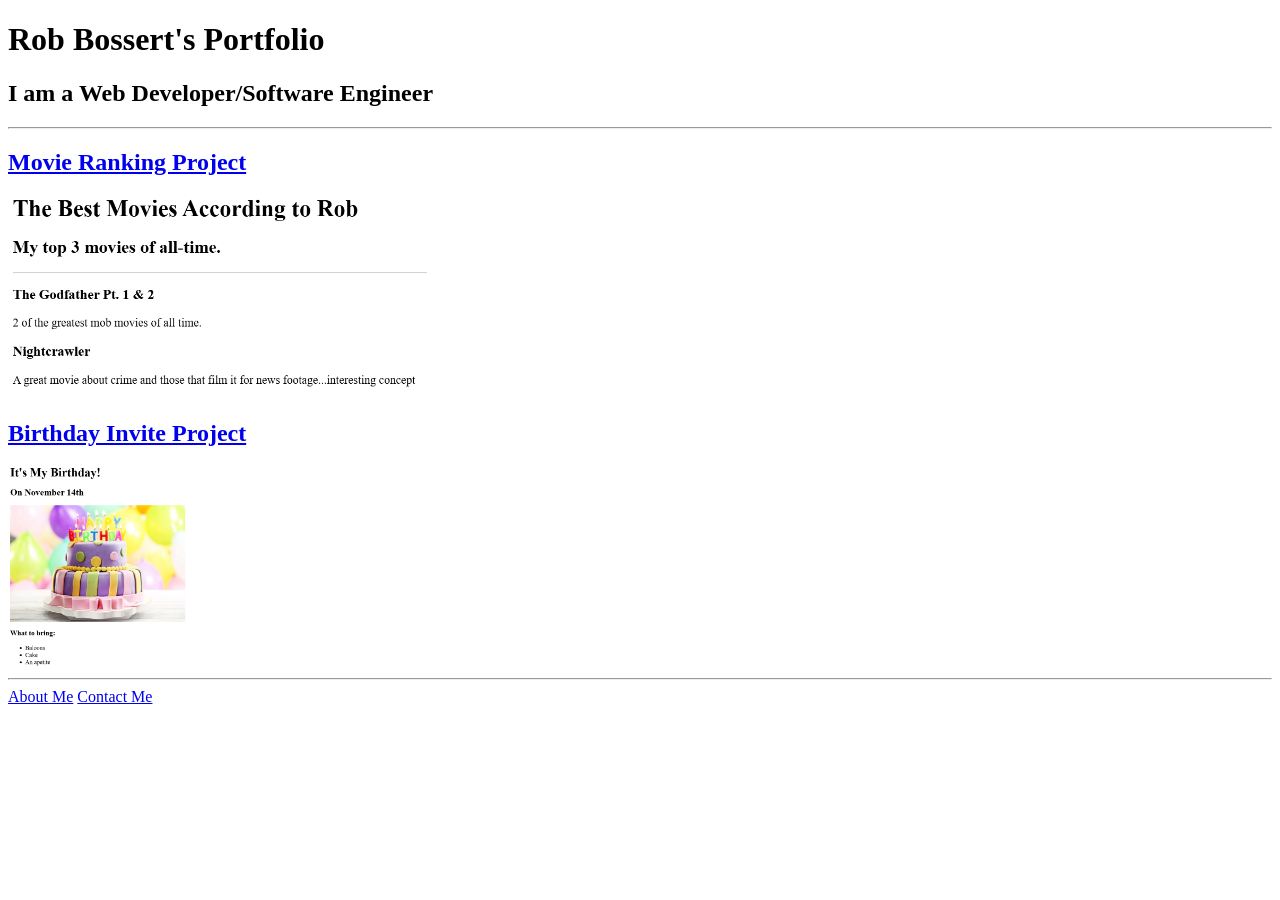
==== index.html @ 522deaa3 "Add files via upload" ====
<!DOCTYPE html>
<html lang="en">
  <head>
    <meta charset="UTF-8" />
    <meta name="viewport" content="width=device-width, initial-scale=1.0" />
    <title>Portfolio</title>
  </head>
  <body>
    <h1>Rob Bossert's Portfolio</h1>
    <h2>I am a Web Developer/Software Engineer</h2>
    <hr />

    <a href="./public/movie-ranking.html"><h2>Movie Ranking Project</h2></a>
    <img src="./assets/images/movie-ranking.png" height="200" alt="Preview of movie rankings project - Image" />

    <a href="./public/birthday-invite.html"><h2>Birthday Invite Project</h2></a>
    <img src="./assets/images/birthday-invite.png" height="200" alt="Preview of movie rankings project - Image" />
    <hr />

    <a href="./public/about.html"><h>About Me</h></a>
    <a href="./public/contact.html">Contact Me</a>
  </body>
</html>
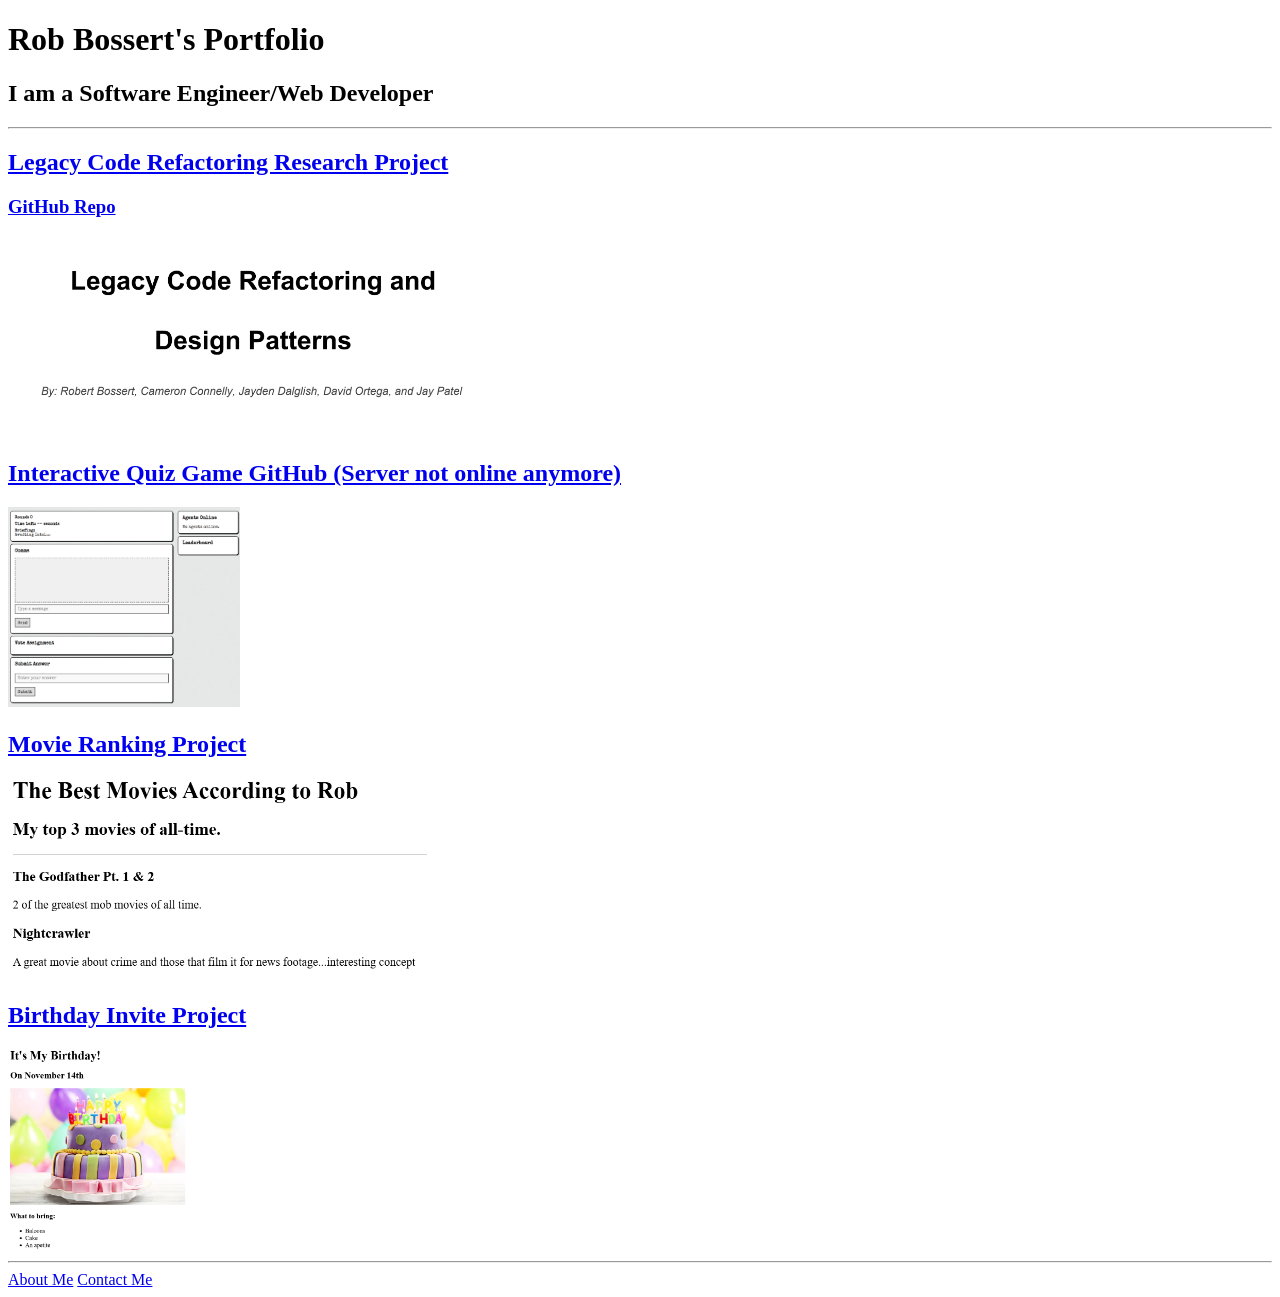
==== commit b87c11cc: "Add files via upload" ====
--- a/index.html
+++ b/index.html
@@ -7,8 +7,15 @@
   </head>
   <body>
     <h1>Rob Bossert's Portfolio</h1>
-    <h2>I am a Web Developer/Software Engineer</h2>
+    <h2>I am a Software Engineer/Web Developer</h2>
     <hr />
+
+    <a href="./public/Legacy Code Refctoring.pdf"><h2>Legacy Code Refactoring Research Project</h2></a>
+    <a href="https://github.com/AFMS-Rowan-Software-Projects/Legacy-Code-Refactor-Fall-24"><h3>GitHub Repo</h3></a>
+    <img src="./assets/images/legacy-refactoring.png" height="200" alt="Preview of legacy code refactoring project - Image" />
+
+    <a href="https://github.com/jcs2249/Senior-Project-2025-"><h2>Interactive Quiz Game GitHub (Server not online anymore)</h2></a>
+    <img src="./assets/images/game.png" height="200" alt="Preview of interactive game project - Image" />
 
     <a href="./public/movie-ranking.html"><h2>Movie Ranking Project</h2></a>
     <img src="./assets/images/movie-ranking.png" height="200" alt="Preview of movie rankings project - Image" />
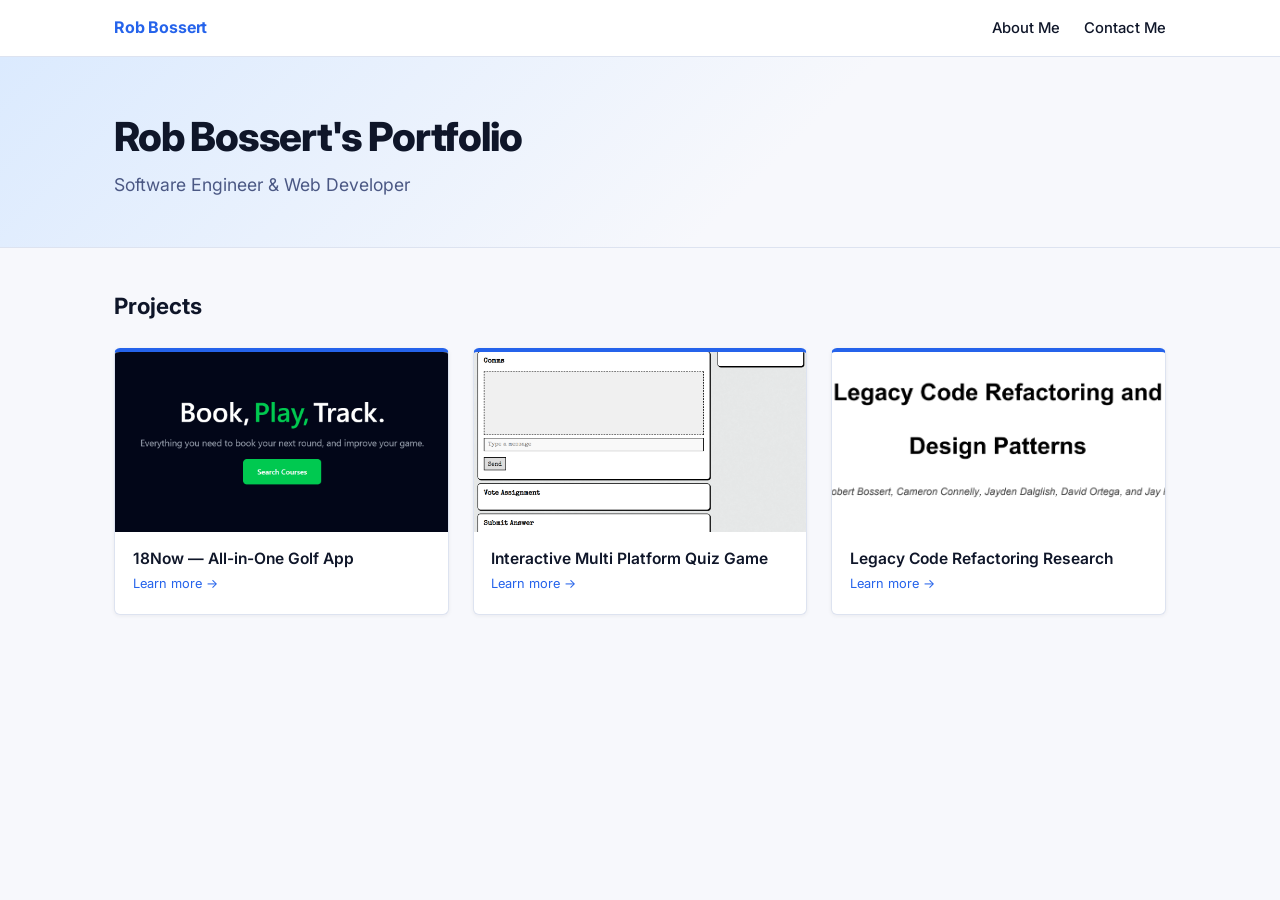
==== commit 63782e38: "Add files via upload" ====
--- a/index.html
+++ b/index.html
@@ -3,28 +3,84 @@
   <head>
     <meta charset="UTF-8" />
     <meta name="viewport" content="width=device-width, initial-scale=1.0" />
-    <title>Portfolio</title>
+    <title>Rob Bossert — Portfolio</title>
+    <link rel="preconnect" href="https://fonts.googleapis.com" />
+    <link rel="preconnect" href="https://fonts.gstatic.com" crossorigin />
+    <link href="https://fonts.googleapis.com/css2?family=Inter:wght@400;500;600;700;800&display=swap" rel="stylesheet" />
+    <link rel="stylesheet" href="./assets/css/style.css" />
   </head>
   <body>
-    <h1>Rob Bossert's Portfolio</h1>
-    <h2>I am a Software Engineer/Web Developer</h2>
-    <hr />
 
-    <a href="./public/Legacy Code Refctoring.pdf"><h2>Legacy Code Refactoring Research Project</h2></a>
-    <a href="https://github.com/AFMS-Rowan-Software-Projects/Legacy-Code-Refactor-Fall-24"><h3>GitHub Repo</h3></a>
-    <img src="./assets/images/legacy-refactoring.png" height="200" alt="Preview of legacy code refactoring project - Image" />
+    <!-- Nav -->
+    <nav>
+      <div class="container">
+        <span class="nav-brand">Rob Bossert</span>
+        <ul class="nav-links">
+          <li><a href="./public/about.html">About Me</a></li>
+          <li><a href="./public/contact.html">Contact Me</a></li>
+        </ul>
+      </div>
+    </nav>
 
-    <a href="https://github.com/jcs2249/Senior-Project-2025-"><h2>Interactive Quiz Game GitHub (Server not online anymore)</h2></a>
-    <img src="./assets/images/game.png" height="200" alt="Preview of interactive game project - Image" />
+    <!-- Hero -->
+    <header class="hero">
+      <div class="container">
+        <h1>Rob Bossert's Portfolio</h1>
+        <p>Software Engineer &amp; Web Developer</p>
+      </div>
+    </header>
 
-    <a href="./public/movie-ranking.html"><h2>Movie Ranking Project</h2></a>
-    <img src="./assets/images/movie-ranking.png" height="200" alt="Preview of movie rankings project - Image" />
+    <!-- Projects -->
+    <main class="projects-section">
+      <div class="container">
+        <h2>Projects</h2>
+        <div class="card-grid">
 
-    <a href="./public/birthday-invite.html"><h2>Birthday Invite Project</h2></a>
-    <img src="./assets/images/birthday-invite.png" height="200" alt="Preview of movie rankings project - Image" />
-    <hr />
+          <!-- Card: 18Now -->
+          <div class="card" data-project="18now" role="button" tabindex="0" aria-label="View 18Now project details">
+            <img class="card-img" src="./assets/images/18-now-thumbnail.png" alt="18Now golf app preview" />
+            <div class="card-body">
+              <p class="card-title">18Now — All-in-One Golf App</p>
+              <p class="card-hint">Learn more →</p>
+            </div>
+          </div>
 
-    <a href="./public/about.html"><h>About Me</h></a>
-    <a href="./public/contact.html">Contact Me</a>
+          <!-- Card: Quiz Game -->
+          <div class="card" data-project="quiz-game" role="button" tabindex="0" aria-label="View Interactive Quiz Game project details">
+            <img class="card-img" src="./assets/images/game.png" alt="Interactive quiz game preview" />
+            <div class="card-body">
+              <p class="card-title">Interactive Multi Platform Quiz Game</p>
+              <p class="card-hint">Learn more →</p>
+            </div>
+          </div>
+
+          <!-- Card: Legacy Refactoring -->
+          <div class="card" data-project="legacy-refactor" role="button" tabindex="0" aria-label="View Legacy Code Refactoring project details">
+            <img class="card-img" src="./assets/images/legacy-refactoring.png" alt="Legacy code refactoring research preview" />
+            <div class="card-body">
+              <p class="card-title">Legacy Code Refactoring Research</p>
+              <p class="card-hint">Learn more →</p>
+            </div>
+          </div>
+
+        </div>
+      </div>
+    </main>
+
+    <!-- Modal -->
+    <div id="modal" hidden>
+      <div class="modal-box" role="dialog" aria-modal="true" aria-labelledby="modal-title">
+        <button id="modal-close" class="modal-close" aria-label="Close modal">&#x2715;</button>
+        <img id="modal-img" class="modal-img" src="" alt="" />
+        <div class="modal-content">
+          <h2 id="modal-title"></h2>
+          <p id="modal-desc"></p>
+          <p id="modal-note" class="modal-note" hidden></p>
+          <div id="modal-links" class="modal-links"></div>
+        </div>
+      </div>
+    </div>
+
+    <script src="./assets/js/modal.js"></script>
   </body>
 </html>
--- a/assets/css/style.css
+++ b/assets/css/style.css
@@ -0,0 +1,338 @@
+/* ── Reset & Base ─────────────────────────────────────────── */
+*, *::before, *::after {
+  box-sizing: border-box;
+  margin: 0;
+  padding: 0;
+}
+
+html {
+  scroll-behavior: smooth;
+}
+
+body {
+  font-family: 'Inter', system-ui, sans-serif;
+  background: #f7f8fc;
+  color: #0f1629;
+  line-height: 1.6;
+  min-height: 100vh;
+}
+
+img {
+  display: block;
+  max-width: 100%;
+}
+
+a {
+  color: inherit;
+  text-decoration: none;
+}
+
+/* ── Layout ───────────────────────────────────────────────── */
+.container {
+  max-width: 1100px;
+  margin: 0 auto;
+  padding: 0 1.5rem;
+}
+
+/* ── Nav ──────────────────────────────────────────────────── */
+nav {
+  background: #fff;
+  border-bottom: 1px solid #dde3f0;
+  position: sticky;
+  top: 0;
+  z-index: 100;
+}
+
+nav .container {
+  display: flex;
+  align-items: center;
+  justify-content: space-between;
+  height: 56px;
+}
+
+.nav-brand {
+  font-weight: 700;
+  font-size: 1rem;
+  color: #2563eb;
+  letter-spacing: -0.01em;
+}
+
+.nav-links {
+  display: flex;
+  gap: 1.5rem;
+  list-style: none;
+}
+
+.nav-links a {
+  font-size: 0.925rem;
+  font-weight: 500;
+  color: #0f1629;
+  transition: color 0.15s;
+}
+
+.nav-links a:hover {
+  color: #2563eb;
+}
+
+/* ── Hero ─────────────────────────────────────────────────── */
+.hero {
+  background: linear-gradient(135deg, #dbeafe 0%, #f7f8fc 60%);
+  padding: 3.5rem 0 3rem;
+  border-bottom: 1px solid #dde3f0;
+}
+
+.hero h1 {
+  font-size: 2.5rem;
+  font-weight: 800;
+  letter-spacing: -0.03em;
+  color: #0f1629;
+  line-height: 1.2;
+}
+
+.hero p {
+  margin-top: 0.6rem;
+  font-size: 1.1rem;
+  color: #4b5884;
+}
+
+/* ── Projects Section ─────────────────────────────────────── */
+.projects-section {
+  padding: 2.5rem 0 4rem;
+}
+
+.projects-section h2 {
+  font-size: 1.4rem;
+  font-weight: 700;
+  margin-bottom: 1.5rem;
+  color: #0f1629;
+}
+
+/* ── Card Grid ────────────────────────────────────────────── */
+.card-grid {
+  display: grid;
+  grid-template-columns: repeat(3, 1fr);
+  gap: 1.5rem;
+}
+
+/* ── Card ─────────────────────────────────────────────────── */
+.card {
+  background: #fff;
+  border: 1px solid #dde3f0;
+  border-top: 4px solid #2563eb;
+  border-radius: 6px;
+  overflow: hidden;
+  cursor: pointer;
+  transition: transform 0.2s ease, box-shadow 0.2s ease, border-top-color 0.2s ease;
+  box-shadow: 0 1px 4px rgba(15, 22, 41, 0.06);
+}
+
+.card:hover {
+  transform: translateY(-3px);
+  box-shadow: 0 8px 24px rgba(15, 22, 41, 0.12);
+  border-top-color: #1d4ed8;
+}
+
+.card-img {
+  width: 100%;
+  height: 180px;
+  object-fit: cover;
+}
+
+.card-body {
+  padding: 1rem 1.1rem 1.2rem;
+}
+
+.card-title {
+  font-size: 0.975rem;
+  font-weight: 600;
+  color: #0f1629;
+  line-height: 1.4;
+}
+
+.card-hint {
+  margin-top: 0.3rem;
+  font-size: 0.8rem;
+  color: #2563eb;
+}
+
+/* ── Modal Overlay ────────────────────────────────────────── */
+#modal {
+  position: fixed;
+  inset: 0;
+  background: rgba(15, 22, 41, 0.6);
+  display: flex;
+  align-items: center;
+  justify-content: center;
+  padding: 1.5rem;
+  z-index: 200;
+  overflow-y: auto;
+}
+
+#modal[hidden] {
+  display: none;
+}
+
+/* ── Modal Box ────────────────────────────────────────────── */
+.modal-box {
+  background: #fff;
+  border-radius: 10px;
+  max-width: 560px;
+  width: 100%;
+  box-shadow: 0 20px 60px rgba(15, 22, 41, 0.25);
+  position: relative;
+  overflow: hidden;
+  margin: auto;
+}
+
+.modal-close {
+  position: absolute;
+  top: 0.8rem;
+  right: 0.9rem;
+  background: rgba(15, 22, 41, 0.08);
+  border: none;
+  border-radius: 50%;
+  width: 32px;
+  height: 32px;
+  font-size: 1.1rem;
+  cursor: pointer;
+  display: flex;
+  align-items: center;
+  justify-content: center;
+  color: #0f1629;
+  line-height: 1;
+  transition: background 0.15s;
+  z-index: 1;
+}
+
+.modal-close:hover {
+  background: rgba(15, 22, 41, 0.15);
+}
+
+.modal-img {
+  width: 100%;
+  height: 240px;
+  object-fit: cover;
+}
+
+.modal-content {
+  padding: 1.4rem 1.6rem 1.8rem;
+}
+
+.modal-content h2 {
+  font-size: 1.25rem;
+  font-weight: 700;
+  margin-bottom: 0.7rem;
+  color: #0f1629;
+}
+
+.modal-content p {
+  font-size: 0.93rem;
+  color: #374269;
+  line-height: 1.65;
+  margin-bottom: 0.4rem;
+}
+
+.modal-note {
+  font-size: 0.82rem;
+  color: #8896b8;
+  margin-bottom: 0.8rem;
+}
+
+/* ── Modal Link Buttons ───────────────────────────────────── */
+.modal-links {
+  display: flex;
+  flex-wrap: wrap;
+  gap: 0.6rem;
+  margin-top: 1.1rem;
+}
+
+.modal-link-btn {
+  display: inline-block;
+  padding: 0.45rem 1rem;
+  border-radius: 5px;
+  font-size: 0.875rem;
+  font-weight: 600;
+  background: #2563eb;
+  color: #fff;
+  transition: background 0.15s;
+}
+
+.modal-link-btn:hover {
+  background: #1d4ed8;
+  color: #fff;
+}
+
+/* ── About / Contact Pages ────────────────────────────────── */
+.page-hero {
+  background: linear-gradient(135deg, #dbeafe 0%, #f7f8fc 60%);
+  padding: 2.5rem 0 2rem;
+  border-bottom: 1px solid #dde3f0;
+}
+
+.page-hero h1 {
+  font-size: 2rem;
+  font-weight: 800;
+  letter-spacing: -0.03em;
+}
+
+.page-content {
+  padding: 2.5rem 0 4rem;
+  max-width: 680px;
+}
+
+.page-content p {
+  font-size: 0.975rem;
+  color: #374269;
+  line-height: 1.75;
+  margin-bottom: 0.75rem;
+}
+
+.contact-item {
+  display: flex;
+  flex-direction: column;
+  gap: 0.15rem;
+  margin-bottom: 1rem;
+}
+
+.contact-label {
+  font-size: 0.78rem;
+  font-weight: 600;
+  text-transform: uppercase;
+  letter-spacing: 0.06em;
+  color: #8896b8;
+}
+
+.contact-value {
+  font-size: 1rem;
+  font-weight: 500;
+  color: #0f1629;
+}
+
+.contact-value a {
+  color: #2563eb;
+}
+
+.contact-value a:hover {
+  text-decoration: underline;
+}
+
+/* ── Responsive ───────────────────────────────────────────── */
+@media (max-width: 720px) {
+  .card-grid {
+    grid-template-columns: repeat(2, 1fr);
+  }
+}
+
+@media (max-width: 480px) {
+  .card-grid {
+    grid-template-columns: 1fr;
+  }
+
+  .hero h1 {
+    font-size: 1.9rem;
+  }
+
+  .modal-img {
+    height: 180px;
+  }
+}
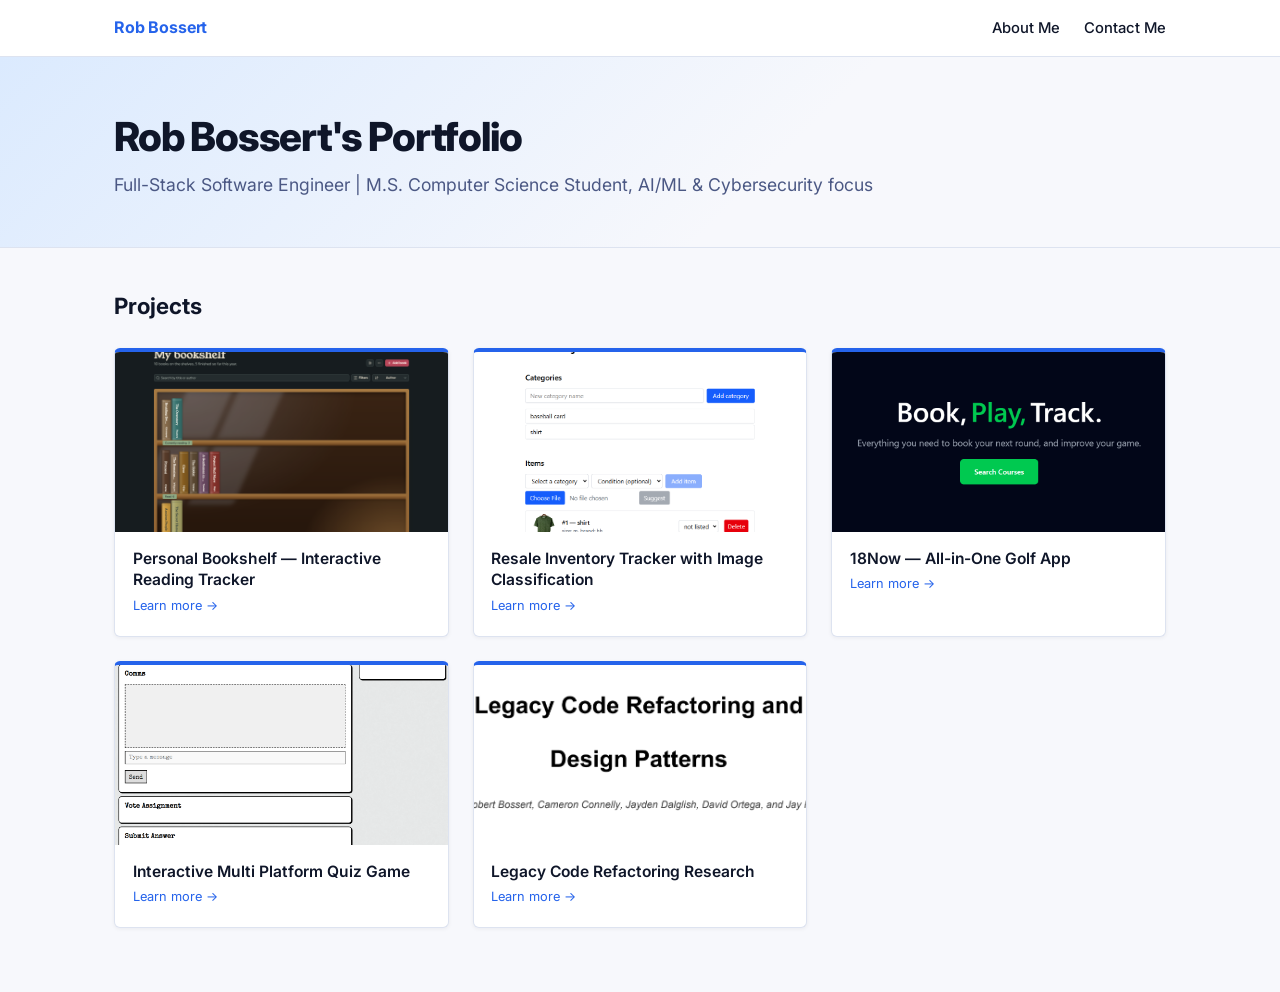
==== commit 41d68e15: "Add Personal Bookshelf and Inventory Tracker projects, update headline and About Me Co-Authored-By: " ====
--- a/index.html
+++ b/index.html
@@ -26,7 +26,7 @@
     <header class="hero">
       <div class="container">
         <h1>Rob Bossert's Portfolio</h1>
-        <p>Software Engineer &amp; Web Developer</p>
+        <p>Full-Stack Software Engineer | M.S. Computer Science Student, AI/ML &amp; Cybersecurity focus</p>
       </div>
     </header>
 
@@ -35,6 +35,24 @@
       <div class="container">
         <h2>Projects</h2>
         <div class="card-grid">
+
+          <!-- Card: Personal Bookshelf -->
+          <div class="card" data-project="bookshelf" role="button" tabindex="0" aria-label="View Personal Bookshelf project details">
+            <img class="card-img" src="./assets/images/bookshelf.png" alt="Personal bookshelf app preview" />
+            <div class="card-body">
+              <p class="card-title">Personal Bookshelf — Interactive Reading Tracker</p>
+              <p class="card-hint">Learn more →</p>
+            </div>
+          </div>
+
+          <!-- Card: Inventory Tracker -->
+          <div class="card" data-project="inventory-tracker" role="button" tabindex="0" aria-label="View Inventory Tracker project details">
+            <img class="card-img" src="./assets/images/inventory-tracker.png" alt="Inventory tracker app preview" />
+            <div class="card-body">
+              <p class="card-title">Resale Inventory Tracker with Image Classification</p>
+              <p class="card-hint">Learn more →</p>
+            </div>
+          </div>
 
           <!-- Card: 18Now -->
           <div class="card" data-project="18now" role="button" tabindex="0" aria-label="View 18Now project details">
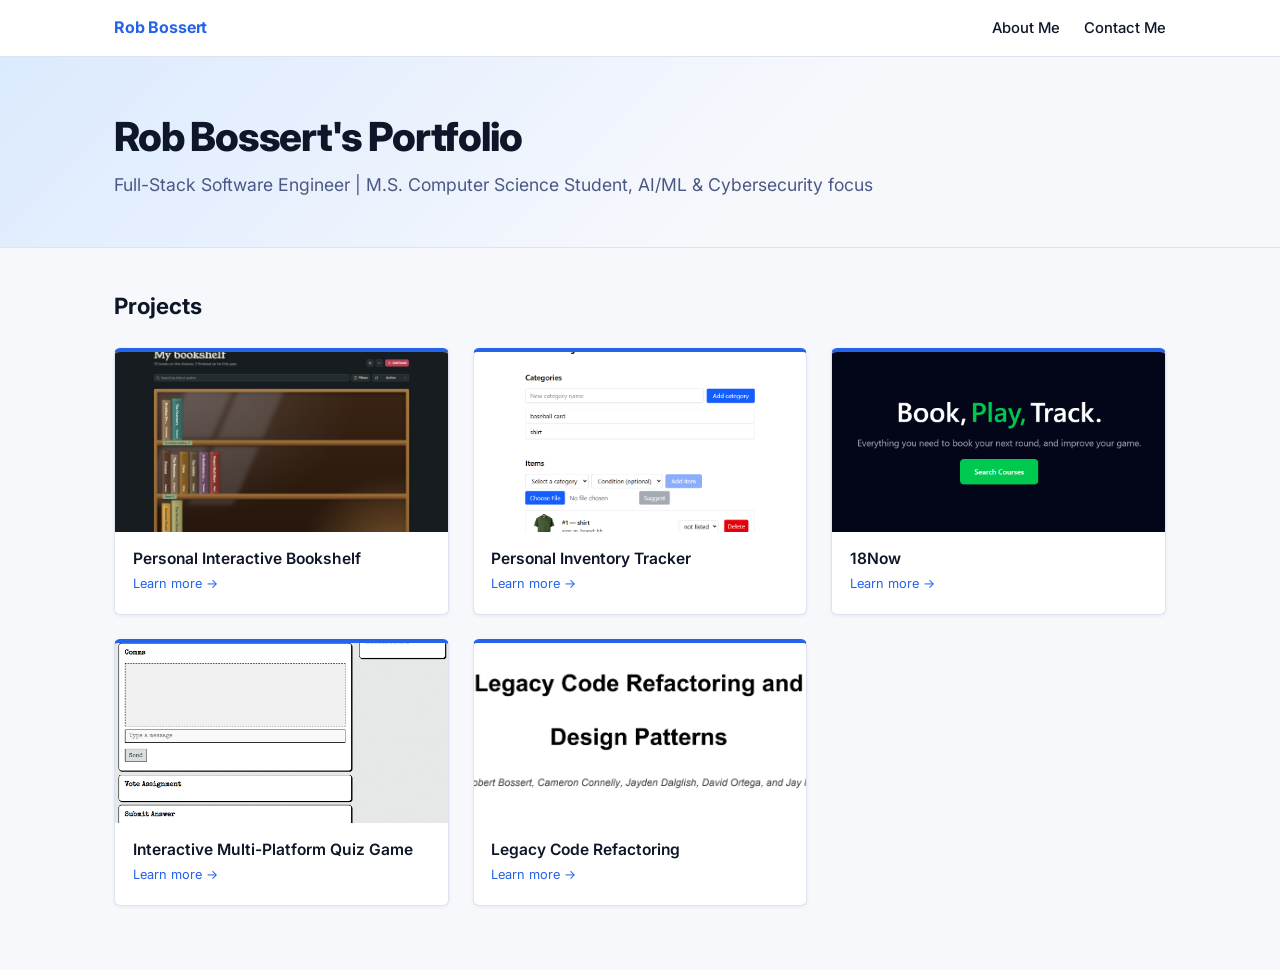
==== commit 5f337d01: "Rename project titles and add inactive database note to 18Now Co-Authored-By: Claude Opus 5.5 <norep" ====
--- a/index.html
+++ b/index.html
@@ -40,7 +40,7 @@
           <div class="card" data-project="bookshelf" role="button" tabindex="0" aria-label="View Personal Bookshelf project details">
             <img class="card-img" src="./assets/images/bookshelf.png" alt="Personal bookshelf app preview" />
             <div class="card-body">
-              <p class="card-title">Personal Bookshelf — Interactive Reading Tracker</p>
+              <p class="card-title">Personal Interactive Bookshelf</p>
               <p class="card-hint">Learn more →</p>
             </div>
           </div>
@@ -49,7 +49,7 @@
           <div class="card" data-project="inventory-tracker" role="button" tabindex="0" aria-label="View Inventory Tracker project details">
             <img class="card-img" src="./assets/images/inventory-tracker.png" alt="Inventory tracker app preview" />
             <div class="card-body">
-              <p class="card-title">Resale Inventory Tracker with Image Classification</p>
+              <p class="card-title">Personal Inventory Tracker</p>
               <p class="card-hint">Learn more →</p>
             </div>
           </div>
@@ -58,7 +58,7 @@
           <div class="card" data-project="18now" role="button" tabindex="0" aria-label="View 18Now project details">
             <img class="card-img" src="./assets/images/18-now-thumbnail.png" alt="18Now golf app preview" />
             <div class="card-body">
-              <p class="card-title">18Now — All-in-One Golf App</p>
+              <p class="card-title">18Now</p>
               <p class="card-hint">Learn more →</p>
             </div>
           </div>
@@ -67,7 +67,7 @@
           <div class="card" data-project="quiz-game" role="button" tabindex="0" aria-label="View Interactive Quiz Game project details">
             <img class="card-img" src="./assets/images/game.png" alt="Interactive quiz game preview" />
             <div class="card-body">
-              <p class="card-title">Interactive Multi Platform Quiz Game</p>
+              <p class="card-title">Interactive Multi-Platform Quiz Game</p>
               <p class="card-hint">Learn more →</p>
             </div>
           </div>
@@ -76,7 +76,7 @@
           <div class="card" data-project="legacy-refactor" role="button" tabindex="0" aria-label="View Legacy Code Refactoring project details">
             <img class="card-img" src="./assets/images/legacy-refactoring.png" alt="Legacy code refactoring research preview" />
             <div class="card-body">
-              <p class="card-title">Legacy Code Refactoring Research</p>
+              <p class="card-title">Legacy Code Refactoring</p>
               <p class="card-hint">Learn more →</p>
             </div>
           </div>
